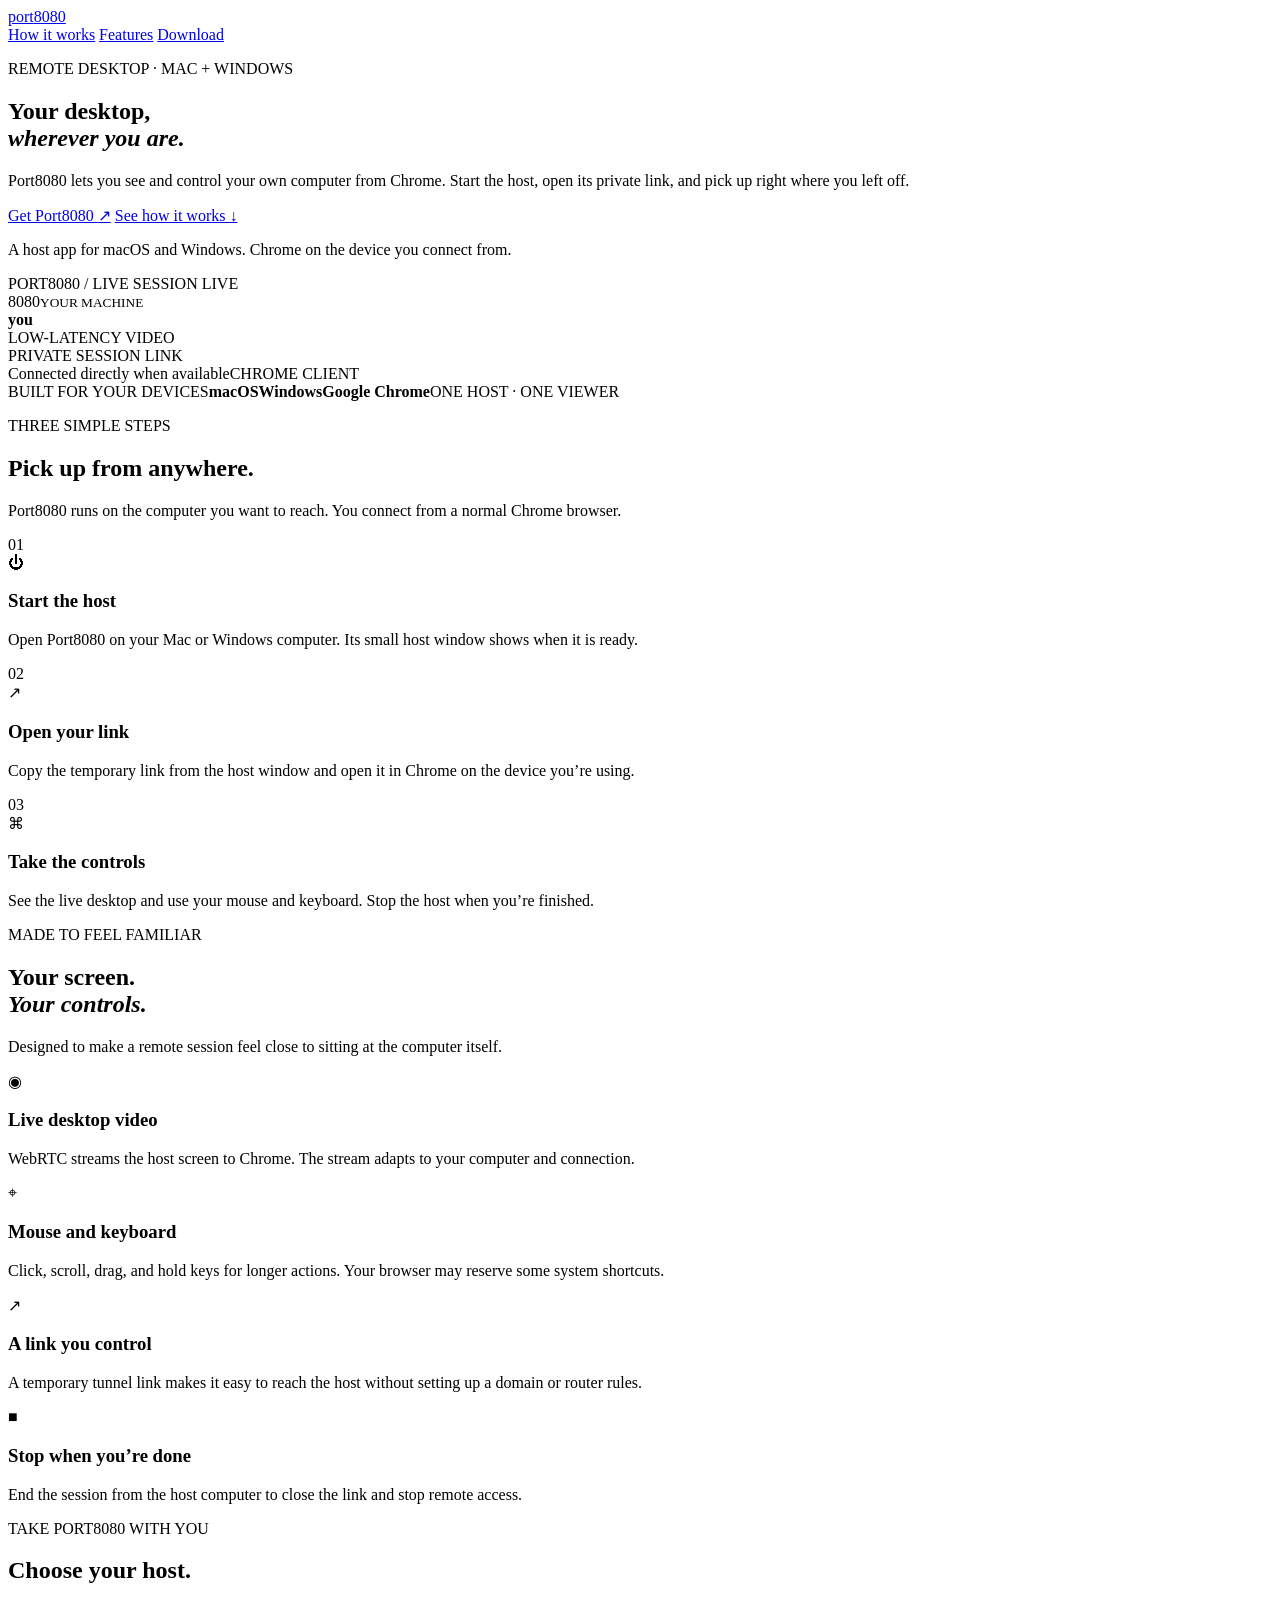
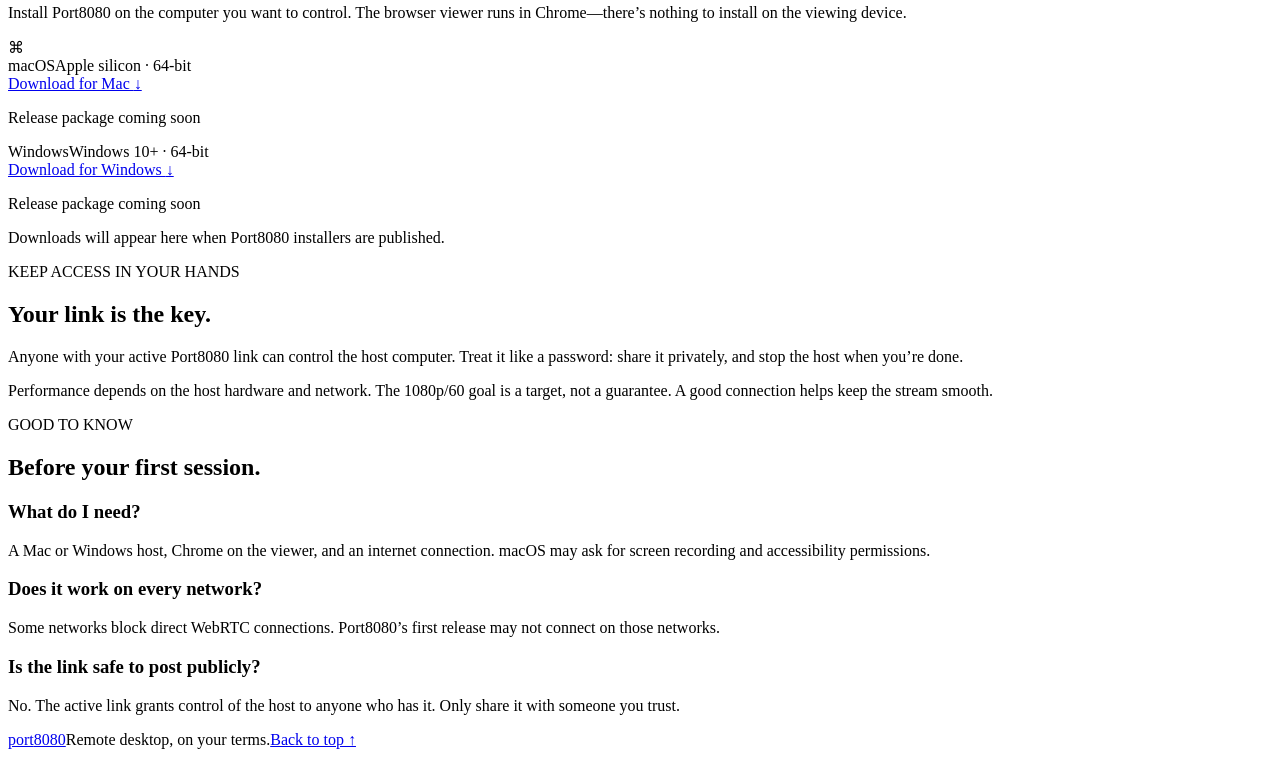
==== index.html @ 8948a12b "Add Port8080 landing page" ====
<!doctype html>
<html lang="en">
<head>
  <meta charset="utf-8">
  <meta name="viewport" content="width=device-width, initial-scale=1">
  <meta name="theme-color" content="#101310">
  <meta name="description" content="Port8080 is a remote desktop tool for controlling your Mac or Windows computer from Chrome.">
  <title>Port8080 — your desktop, wherever you are</title>
  <link rel="icon" href="favicon.svg" type="image/svg+xml">
  <link rel="stylesheet" href="styles.css">
</head>
<body>
  <header class="site-header wrap">
    <a class="brand" href="#top" aria-label="Port8080 home">
      <span class="brand-mark" aria-hidden="true"><i></i><i></i><i></i></span>
      <span>port<span class="brand-number">8080</span></span>
    </a>
    <nav aria-label="Main navigation">
      <a href="#how">How it works</a>
      <a href="#features">Features</a>
      <a class="nav-download" href="#download">Download</a>
    </nav>
  </header>

  <main id="top">
    <section class="hero wrap">
      <div class="hero-copy">
        <p class="eyebrow"><span class="status-dot"></span> REMOTE DESKTOP · MAC + WINDOWS</p>
        <h1>Your desktop,<br><em>wherever you are.</em></h1>
        <p class="hero-lede">Port8080 lets you see and control your own computer from Chrome. Start the host, open its private link, and pick up right where you left off.</p>
        <div class="hero-actions">
          <a class="button button-primary" href="#download">Get Port8080 <span aria-hidden="true">↗</span></a>
          <a class="button button-quiet" href="#how">See how it works <span aria-hidden="true">↓</span></a>
        </div>
        <p class="hero-note">A host app for macOS and Windows. Chrome on the device you connect from.</p>
      </div>
      <div class="screen-card" aria-label="Illustration of a remote desktop session">
        <div class="screen-top"><div class="window-dots"><b></b><b></b><b></b></div><span>PORT8080 / LIVE SESSION</span><span class="live"><i></i> LIVE</span></div>
        <div class="screen-art">
          <div class="art-grid"></div>
          <div class="art-orbit orbit-one"></div><div class="art-orbit orbit-two"></div>
          <div class="art-core"><span>8080</span><small>YOUR MACHINE</small></div>
          <div class="art-cursor"><span></span><b>you</b></div>
          <div class="art-label label-a">LOW-LATENCY VIDEO</div>
          <div class="art-label label-b">PRIVATE SESSION LINK</div>
        </div>
        <div class="screen-bottom"><span><i class="signal-bars"><b></b><b></b><b></b><b></b></i> Connected directly when available</span><span>CHROME CLIENT</span></div>
      </div>
    </section>

    <section class="ticker" aria-label="Supported platforms">
      <div class="wrap ticker-inner"><span>BUILT FOR YOUR DEVICES</span><b>macOS</b><i></i><b>Windows</b><i></i><b>Google Chrome</b><span class="ticker-right">ONE HOST · ONE VIEWER</span></div>
    </section>

    <section class="section wrap" id="how">
      <div class="section-head"><p class="eyebrow">THREE SIMPLE STEPS</p><h2>Pick up from anywhere.</h2><p>Port8080 runs on the computer you want to reach. You connect from a normal Chrome browser.</p></div>
      <div class="steps">
        <article class="step"><span class="step-num">01</span><div class="step-icon icon-power">⏻</div><h3>Start the host</h3><p>Open Port8080 on your Mac or Windows computer. Its small host window shows when it is ready.</p></article>
        <article class="step"><span class="step-num">02</span><div class="step-icon icon-link">↗</div><h3>Open your link</h3><p>Copy the temporary link from the host window and open it in Chrome on the device you’re using.</p></article>
        <article class="step"><span class="step-num">03</span><div class="step-icon icon-screen">⌘</div><h3>Take the controls</h3><p>See the live desktop and use your mouse and keyboard. Stop the host when you’re finished.</p></article>
      </div>
    </section>

    <section class="feature-band" id="features">
      <div class="wrap feature-layout">
        <div class="feature-intro"><p class="eyebrow">MADE TO FEEL FAMILIAR</p><h2>Your screen.<br><em>Your controls.</em></h2><p>Designed to make a remote session feel close to sitting at the computer itself.</p></div>
        <div class="feature-list">
          <article><span class="feature-icon">◉</span><div><h3>Live desktop video</h3><p>WebRTC streams the host screen to Chrome. The stream adapts to your computer and connection.</p></div></article>
          <article><span class="feature-icon">⌖</span><div><h3>Mouse and keyboard</h3><p>Click, scroll, drag, and hold keys for longer actions. Your browser may reserve some system shortcuts.</p></div></article>
          <article><span class="feature-icon">↗</span><div><h3>A link you control</h3><p>A temporary tunnel link makes it easy to reach the host without setting up a domain or router rules.</p></div></article>
          <article><span class="feature-icon">■</span><div><h3>Stop when you’re done</h3><p>End the session from the host computer to close the link and stop remote access.</p></div></article>
        </div>
      </div>
    </section>

    <section class="download-section wrap" id="download">
      <div class="download-copy"><p class="eyebrow">TAKE PORT8080 WITH YOU</p><h2>Choose your host.</h2><p>Install Port8080 on the computer you want to control. The browser viewer runs in Chrome—there’s nothing to install on the viewing device.</p></div>
      <div class="download-grid">
        <article class="download-card" data-platform="mac">
          <div class="platform-symbol" aria-hidden="true">⌘</div><div class="platform-meta"><span class="platform-name">macOS</span><span class="platform-detail">Apple silicon · 64-bit</span></div>
          <a class="download-button" id="download-mac" href="#download" aria-disabled="true">Download for Mac <span>↓</span></a>
          <p class="download-state" id="status-mac">Release package coming soon</p>
        </article>
        <article class="download-card" data-platform="windows">
          <div class="platform-symbol windows-symbol" aria-hidden="true"><i></i><i></i><i></i><i></i></div><div class="platform-meta"><span class="platform-name">Windows</span><span class="platform-detail">Windows 10+ · 64-bit</span></div>
          <a class="download-button" id="download-windows" href="#download" aria-disabled="true">Download for Windows <span>↓</span></a>
          <p class="download-state" id="status-windows">Release package coming soon</p>
        </article>
      </div>
      <p class="release-note" id="release-note">Downloads will appear here when Port8080 installers are published.</p>
    </section>

    <section class="trust-section">
      <div class="wrap trust-layout"><div><p class="eyebrow">KEEP ACCESS IN YOUR HANDS</p><h2>Your link is the key.</h2></div><div class="trust-copy"><p>Anyone with your active Port8080 link can control the host computer. Treat it like a password: share it privately, and stop the host when you’re done.</p><p>Performance depends on the host hardware and network. The 1080p/60 goal is a target, not a guarantee. A good connection helps keep the stream smooth.</p></div></div>
    </section>

    <section class="faq-section wrap">
      <p class="eyebrow">GOOD TO KNOW</p><h2>Before your first session.</h2>
      <div class="faq-grid">
        <article><h3>What do I need?</h3><p>A Mac or Windows host, Chrome on the viewer, and an internet connection. macOS may ask for screen recording and accessibility permissions.</p></article>
        <article><h3>Does it work on every network?</h3><p>Some networks block direct WebRTC connections. Port8080’s first release may not connect on those networks.</p></article>
        <article><h3>Is the link safe to post publicly?</h3><p>No. The active link grants control of the host to anyone who has it. Only share it with someone you trust.</p></article>
      </div>
    </section>
  </main>

  <footer class="site-footer"><div class="wrap footer-inner"><a class="brand" href="#top"><span class="brand-mark" aria-hidden="true"><i></i><i></i><i></i></span><span>port<span class="brand-number">8080</span></span></a><span>Remote desktop, on your terms.</span><a href="#top">Back to top ↑</a></div></footer>
  <script src="app.js" defer></script>
</body>
</html>
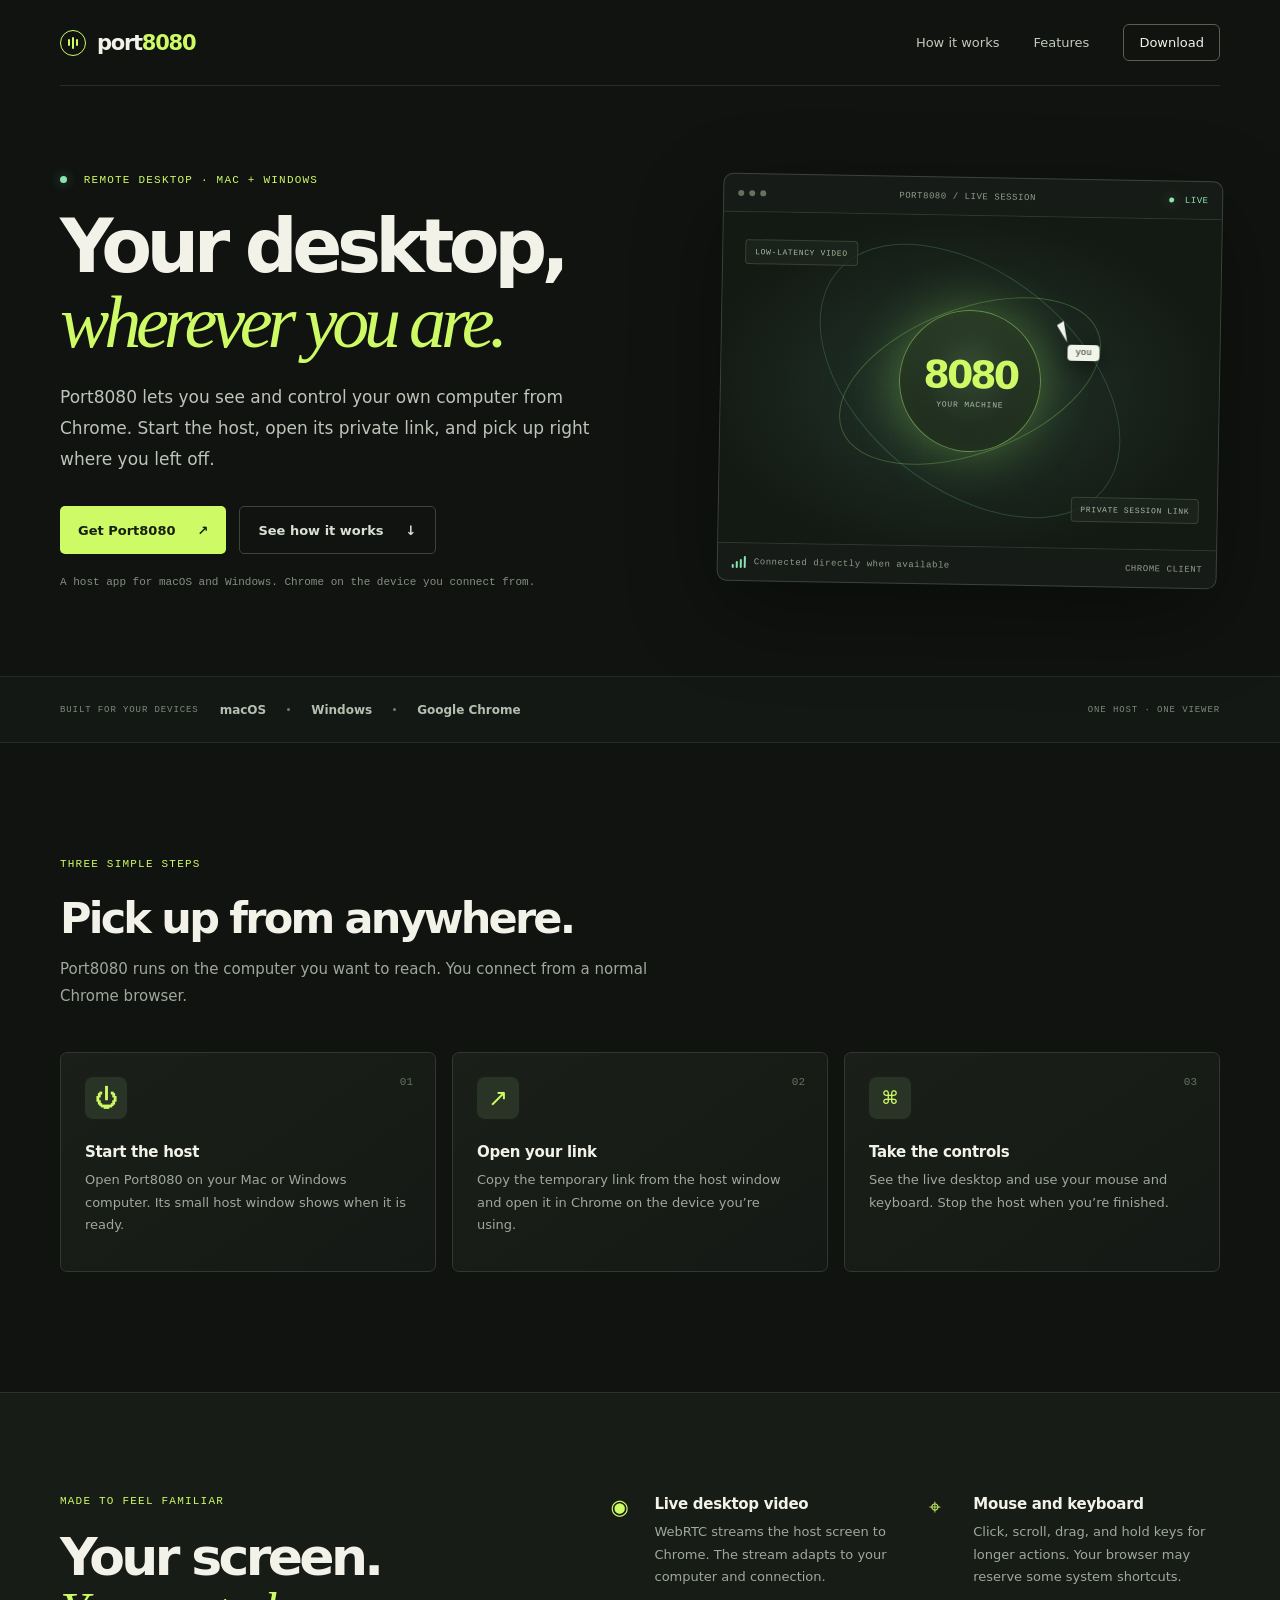
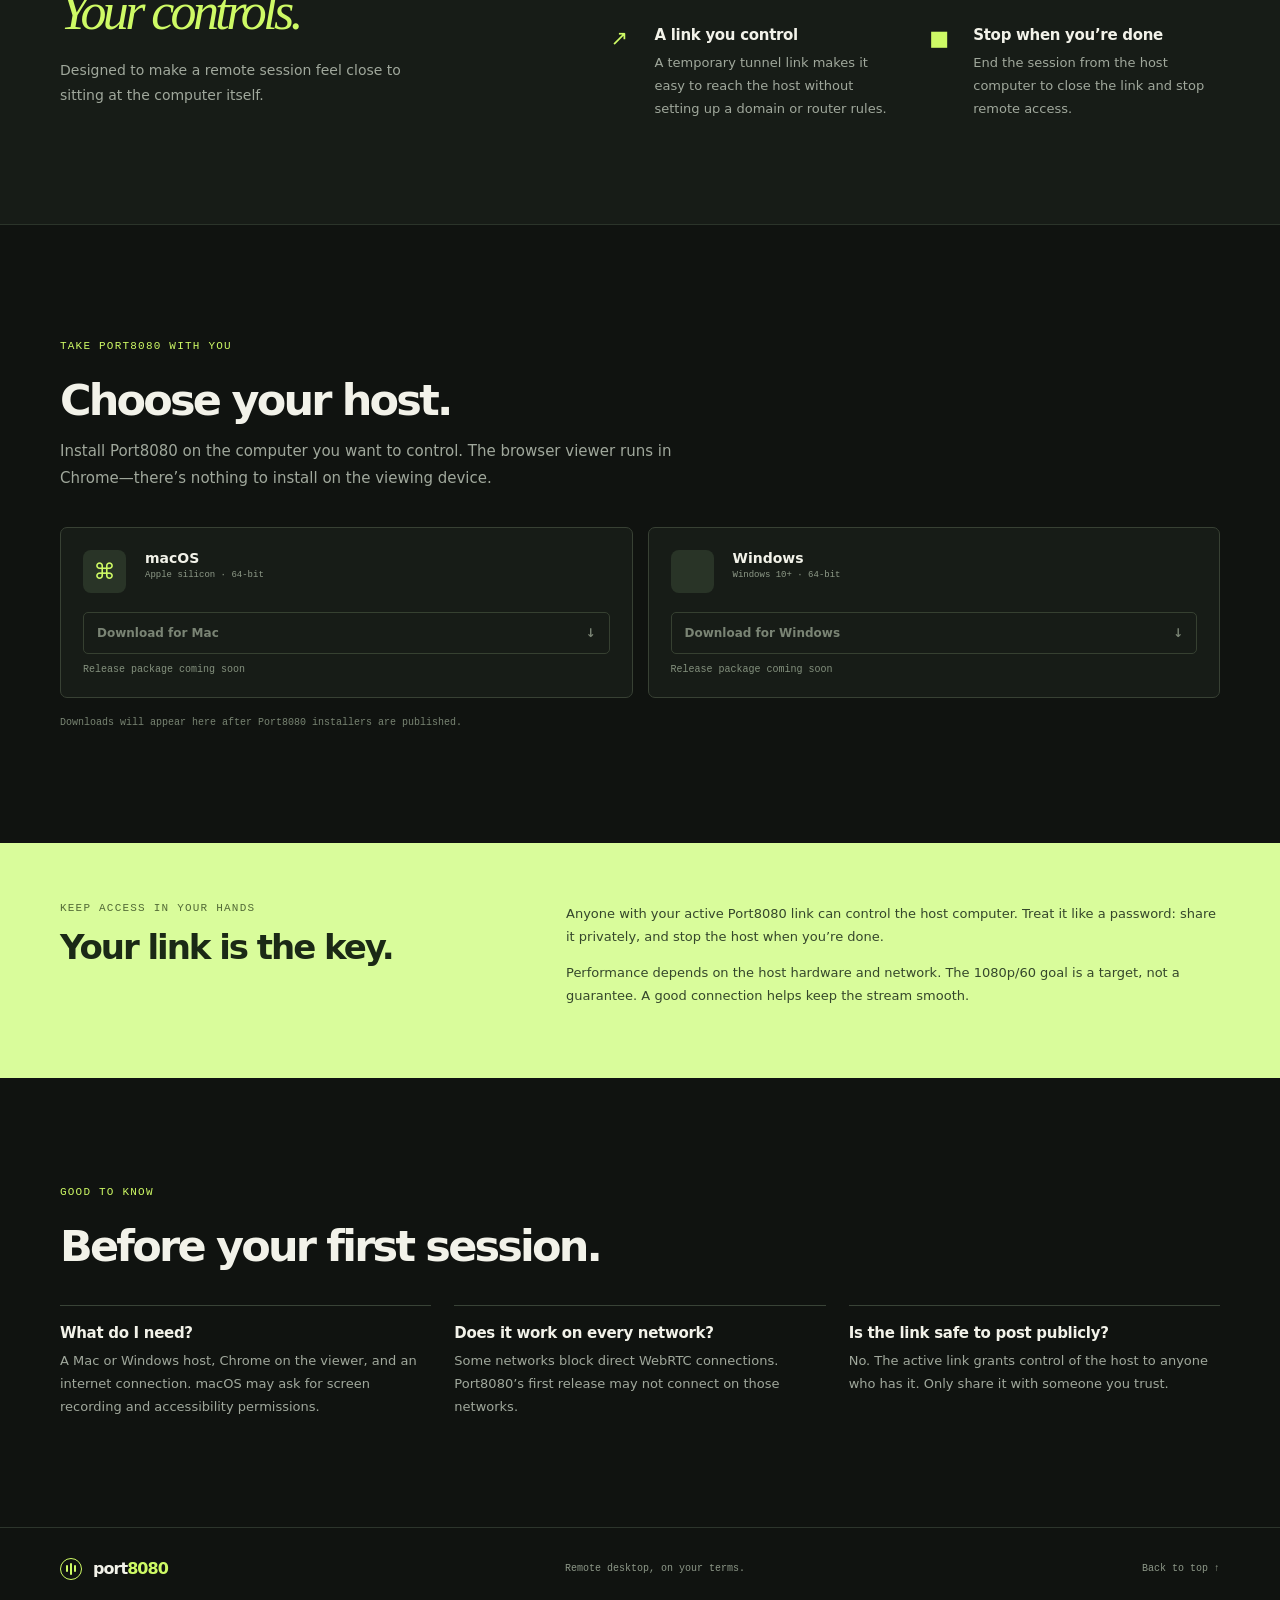
==== commit 85238520: "Update Port8080 website: index.html" ====
--- a/index.html
+++ b/index.html
@@ -5,6 +5,10 @@
   <meta name="viewport" content="width=device-width, initial-scale=1">
   <meta name="theme-color" content="#101310">
   <meta name="description" content="Port8080 is a remote desktop tool for controlling your Mac or Windows computer from Chrome.">
+  <link rel="canonical" href="https://port8080.dpdns.org/">
+  <meta property="og:title" content="Port8080 — your desktop, wherever you are">
+  <meta property="og:description" content="See and control your own Mac or Windows computer from Chrome.">
+  <meta property="og:url" content="https://port8080.dpdns.org/">
   <title>Port8080 — your desktop, wherever you are</title>
   <link rel="icon" href="favicon.svg" type="image/svg+xml">
   <link rel="stylesheet" href="styles.css">
--- a/styles.css
+++ b/styles.css
@@ -0,0 +1,4 @@
+:root{--bg:#101310;--panel:#191e19;--panel2:#1d241e;--ink:#f2f2e9;--muted:#a0a89c;--line:#343c33;--lime:#cefa65;--mint:#8be5b2;--orange:#ffad70;--mono:'DM Mono',ui-monospace,SFMono-Regular,Menlo,monospace;--sans:Manrope,Inter,system-ui,-apple-system,BlinkMacSystemFont,'Segoe UI',sans-serif}*{box-sizing:border-box}html{scroll-behavior:smooth}body{margin:0;background:var(--bg);color:var(--ink);font-family:var(--sans);-webkit-font-smoothing:antialiased}a{color:inherit;text-decoration:none}.wrap{width:min(1160px,calc(100% - 56px));margin-inline:auto}.site-header{height:86px;display:flex;align-items:center;justify-content:space-between;border-bottom:1px solid rgba(200,220,191,.12)}.brand{display:inline-flex;align-items:center;gap:11px;font-weight:800;letter-spacing:-.06em;font-size:21px}.brand-number{color:var(--lime)}.brand-mark{width:26px;height:26px;border:1.5px solid var(--lime);border-radius:50%;display:flex;align-items:center;justify-content:center;gap:2px}.brand-mark i{display:block;width:2px;border-radius:4px;background:var(--lime)}.brand-mark i:nth-child(1){height:7px}.brand-mark i:nth-child(2){height:12px}.brand-mark i:nth-child(3){height:7px}nav{display:flex;align-items:center;gap:34px;font-size:13px;color:#c2c9bd}nav a:hover,.footer-inner>a:last-child:hover{color:var(--lime)}.nav-download{color:var(--ink);border:1px solid #58604f;border-radius:6px;padding:10px 15px}.hero{display:grid;grid-template-columns:1.1fr .9fr;align-items:center;gap:48px;padding-top:88px;padding-bottom:88px}.eyebrow{font:11px var(--mono);letter-spacing:.11em;color:var(--lime);margin:0 0 23px}.status-dot,.live i{width:7px;height:7px;display:inline-block;border-radius:50%;background:var(--mint);box-shadow:0 0 12px #8be5b277;margin-right:9px}.hero h1{font-size:clamp(44px,6vw,74px);letter-spacing:-.075em;line-height:1.01;margin:0 0 23px;font-weight:700}.hero h1 em,.feature-intro h2 em{font-family:Georgia,serif;font-weight:400;color:var(--lime);letter-spacing:-.07em}.hero-lede{font-size:17px;line-height:1.8;max-width:540px;color:#bdc4b9;margin:0}.hero-actions{display:flex;gap:13px;align-items:center;margin-top:32px}.button{height:48px;display:inline-flex;align-items:center;gap:22px;padding:0 18px;border-radius:5px;font-size:13px;font-weight:700;transition:transform .18s,background .18s}.button:hover,.download-button:not([aria-disabled=true]):hover{transform:translateY(-2px)}.button-primary{background:var(--lime);color:#17200f}.button-primary:hover{background:#dcff8a}.button-quiet{color:#dae0d6;border:1px solid #3a4439}.hero-note{font:11px var(--mono);color:#858f82;margin:22px 0 0}.screen-card{border:1px solid #3b4438;background:#171b17;border-radius:10px;overflow:hidden;box-shadow:0 30px 90px #0005;transform:rotate(1deg)}.screen-top,.screen-bottom{height:38px;display:flex;align-items:center;justify-content:space-between;padding:0 14px;font:9px var(--mono);letter-spacing:.06em;color:#8f9b8c}.screen-top{border-bottom:1px solid #30392f}.window-dots{display:flex;gap:5px}.window-dots b{width:6px;height:6px;background:#65705f;border-radius:50%}.live{color:var(--mint)}.live i{width:5px;height:5px;margin-right:5px}.screen-art{height:330px;position:relative;overflow:hidden;background:radial-gradient(ellipse at 48% 52%,#293e30 0%,#1c2a22 29%,#131913 72%)}.art-grid{position:absolute;inset:0;opacity:.18;background-image:linear-gradient(#8fd68c22 1px,transparent 1px),linear-gradient(90deg,#8fd68c22 1px,transparent 1px);background-size:34px 34px;mask-image:radial-gradient(ellipse,#000,transparent 78%)}.art-orbit{position:absolute;border:1px solid #9dea6a44;border-radius:50%;left:50%;top:50%;transform:translate(-50%,-50%) rotate(-22deg)}.orbit-one{width:275px;height:145px}.orbit-two{width:345px;height:216px;transform:translate(-50%,-50%) rotate(38deg);border-color:#7de3b133}.art-core{position:absolute;left:50%;top:50%;transform:translate(-50%,-50%);width:142px;height:142px;border-radius:50%;border:1px solid #b3f9787a;display:flex;flex-direction:column;align-items:center;justify-content:center;background:radial-gradient(circle at 50% 40%,#344a31,#1a251b 72%);box-shadow:0 0 55px #a9fb6250,inset 0 0 32px #a9fb621e}.art-core span{font-size:38px;font-weight:700;letter-spacing:-.08em;color:var(--lime)}.art-core small{font:8px var(--mono);letter-spacing:.1em;color:#aeb9a8;margin-top:3px}.art-cursor{position:absolute;left:68%;top:31%;filter:drop-shadow(0 4px 10px #0008)}.art-cursor span{display:block;width:0;height:0;border-left:8px solid #f0f5eb;border-right:8px solid transparent;border-bottom:20px solid transparent;transform:rotate(-32deg)}.art-cursor b{background:#f1f4e9;color:#263020;padding:3px 8px;border-radius:4px;font:9px var(--mono);margin-left:7px}.art-label{position:absolute;font:8px var(--mono);letter-spacing:.08em;color:#aab89f;border:1px solid #70836155;background:#1c261ecc;padding:7px 9px;border-radius:4px}.label-a{left:22px;top:27px}.label-b{right:18px;bottom:26px}.screen-bottom{border-top:1px solid #30392f}.screen-bottom>span:first-child{display:flex;align-items:center;gap:8px}.signal-bars{display:flex;align-items:end;gap:2px;height:12px}.signal-bars b{display:block;width:2px;background:var(--mint);border-radius:2px}.signal-bars b:nth-child(1){height:4px}.signal-bars b:nth-child(2){height:7px}.signal-bars b:nth-child(3){height:9px}.signal-bars b:nth-child(4){height:12px}.ticker{border-top:1px solid #252c24;border-bottom:1px solid #252c24;background:#141814}.ticker-inner{height:65px;display:flex;align-items:center;gap:21px;color:#b5beb0}.ticker-inner>span:first-child,.ticker-right{font:9px var(--mono);letter-spacing:.1em;color:#7e897c}.ticker-inner b{font-size:12px;font-weight:600}.ticker-inner>i{width:3px;height:3px;background:#71806d;border-radius:50%}.ticker-right{margin-left:auto}.section{padding-top:115px;padding-bottom:120px}.section-head{max-width:590px}.section-head h2,.download-copy h2,.faq-section h2{font-size:43px;letter-spacing:-.065em;margin:0 0 13px}.section-head>p:last-child,.download-copy>p:last-child{font-size:15px;color:var(--muted);line-height:1.75;margin:0}.steps{display:grid;grid-template-columns:repeat(3,1fr);gap:16px;margin-top:43px}.step{position:relative;border:1px solid #30382f;background:linear-gradient(145deg,#1a1f19,#151915);border-radius:7px;padding:24px;min-height:220px}.step-num{position:absolute;right:22px;top:23px;color:#66715f;font:11px var(--mono)}.step-icon{display:grid;place-items:center;width:42px;height:42px;border-radius:8px;background:#293426;color:var(--lime);font-size:23px;margin-bottom:24px}.icon-link{font-size:24px}.icon-screen{font-size:18px}.step h3,.feature-list h3,.faq-grid h3{font-size:15px;margin:0 0 8px;letter-spacing:-.02em}.step p,.feature-list p,.faq-grid p{font-size:13px;line-height:1.75;color:var(--muted);margin:0}.feature-band{background:#171c17;border-top:1px solid #2b342a;border-bottom:1px solid #2b342a;padding:102px 0}.feature-layout{display:grid;grid-template-columns:.85fr 1.15fr;gap:100px}.feature-intro h2{font-size:52px;letter-spacing:-.07em;line-height:1.05;margin:0 0 18px}.feature-intro>p:last-child{max-width:350px;line-height:1.8;color:var(--muted);font-size:14px}.feature-list{display:grid;grid-template-columns:1fr 1fr;gap:35px 28px}.feature-list article{display:grid;grid-template-columns:31px 1fr;gap:13px}.feature-icon{color:var(--lime);font-size:21px}.download-section{padding-top:115px;padding-bottom:115px}.download-copy{max-width:620px}.download-grid{display:grid;grid-template-columns:1fr 1fr;gap:15px;margin-top:36px}.download-card{display:grid;grid-template-columns:48px 1fr;gap:0 14px;align-items:center;padding:22px;border:1px solid #384134;background:#171c17;border-radius:7px}.platform-symbol{width:43px;height:43px;border-radius:8px;background:#293427;color:var(--lime);display:grid;place-items:center;font-size:22px;grid-row:span 2}.windows-symbol{display:grid;grid-template-columns:repeat(2,7px);grid-template-rows:repeat(2,7px);gap:2px;align-content:center;justify-content:center}.windows-symbol i{background:var(--lime)}.platform-meta{display:flex;flex-direction:column;gap:4px}.platform-name{font-size:14px;font-weight:700}.platform-detail{font:9px var(--mono);color:#8e9a88}.download-button{height:42px;margin-top:19px;grid-column:1/-1;display:flex;align-items:center;justify-content:space-between;padding:0 13px;border:1px solid #4a5742;border-radius:5px;color:#b7c4ae;font-size:12px;font-weight:700;transition:all .18s}.download-button:not([aria-disabled=true]){background:var(--lime);border-color:var(--lime);color:#16200f}.download-button[aria-disabled=true]{cursor:not-allowed;opacity:.62}.download-state{grid-column:1/-1;font:10px var(--mono);color:#84917e;margin:10px 0 0}.release-note{font:10px var(--mono);color:#788472;margin:19px 0 0}.trust-section{background:#d9fc9b;color:#1b2916;padding:59px 0}.trust-layout{display:grid;grid-template-columns:.8fr 1.2fr;gap:70px;align-items:start}.trust-section .eyebrow{color:#526a36;margin-bottom:13px}.trust-section h2{font-size:34px;letter-spacing:-.06em;margin:0}.trust-copy p{font-size:13px;line-height:1.8;margin:0 0 12px;color:#35472b}.faq-section{padding-top:108px;padding-bottom:108px}.faq-section h2{margin-bottom:34px}.faq-grid{display:grid;grid-template-columns:repeat(3,1fr);gap:23px}.faq-grid article{padding-top:18px;border-top:1px solid #394337}.site-footer{border-top:1px solid #2d352c}.footer-inner{height:82px;display:flex;align-items:center;justify-content:space-between;color:#8d9888;font:10px var(--mono)}.footer-inner .brand{font:800 16px var(--sans);color:var(--ink)}.footer-inner .brand-mark{width:22px;height:22px}.footer-inner .brand-number{color:var(--lime)}
+@media(max-width:850px){.hero{grid-template-columns:1fr;gap:48px;padding-top:65px;padding-bottom:70px}.hero-copy{max-width:620px}.screen-card{max-width:620px;width:100%;margin-inline:auto}.feature-layout{gap:55px}.feature-intro h2{font-size:43px}.trust-layout{gap:35px}}
+@media(max-width:620px){.wrap{width:min(100% - 36px,1160px)}.site-header{height:70px}nav{gap:14px;font-size:11px}nav a:nth-child(2){display:none}.nav-download{padding:8px 10px}.hero{padding-top:54px}.hero h1{font-size:49px}.hero-lede{font-size:15px}.hero-actions{gap:8px}.button{padding:0 12px;gap:12px;font-size:11px}.screen-art{height:275px}.ticker-inner{gap:12px;height:58px}.ticker-inner>span:first-child{display:none}.ticker-inner b{font-size:10px}.ticker-right{font-size:8px}.section,.download-section,.faq-section{padding-top:78px;padding-bottom:80px}.section-head h2,.download-copy h2,.faq-section h2{font-size:34px}.steps{grid-template-columns:1fr;gap:10px;margin-top:30px}.step{min-height:0;padding:20px}.step-icon{margin-bottom:16px}.feature-band{padding:76px 0}.feature-layout{grid-template-columns:1fr;gap:38px}.feature-intro h2{font-size:44px}.feature-list{grid-template-columns:1fr;gap:24px}.download-grid{grid-template-columns:1fr}.trust-section{padding:45px 0}.trust-layout{grid-template-columns:1fr;gap:18px}.trust-section h2{font-size:30px}.faq-grid{grid-template-columns:1fr;gap:25px}.footer-inner{height:auto;min-height:82px;gap:16px;flex-wrap:wrap;padding-block:18px}.footer-inner>span{display:none}}
+@media(prefers-reduced-motion:reduce){html{scroll-behavior:auto}*,*::before,*::after{transition:none!important}}
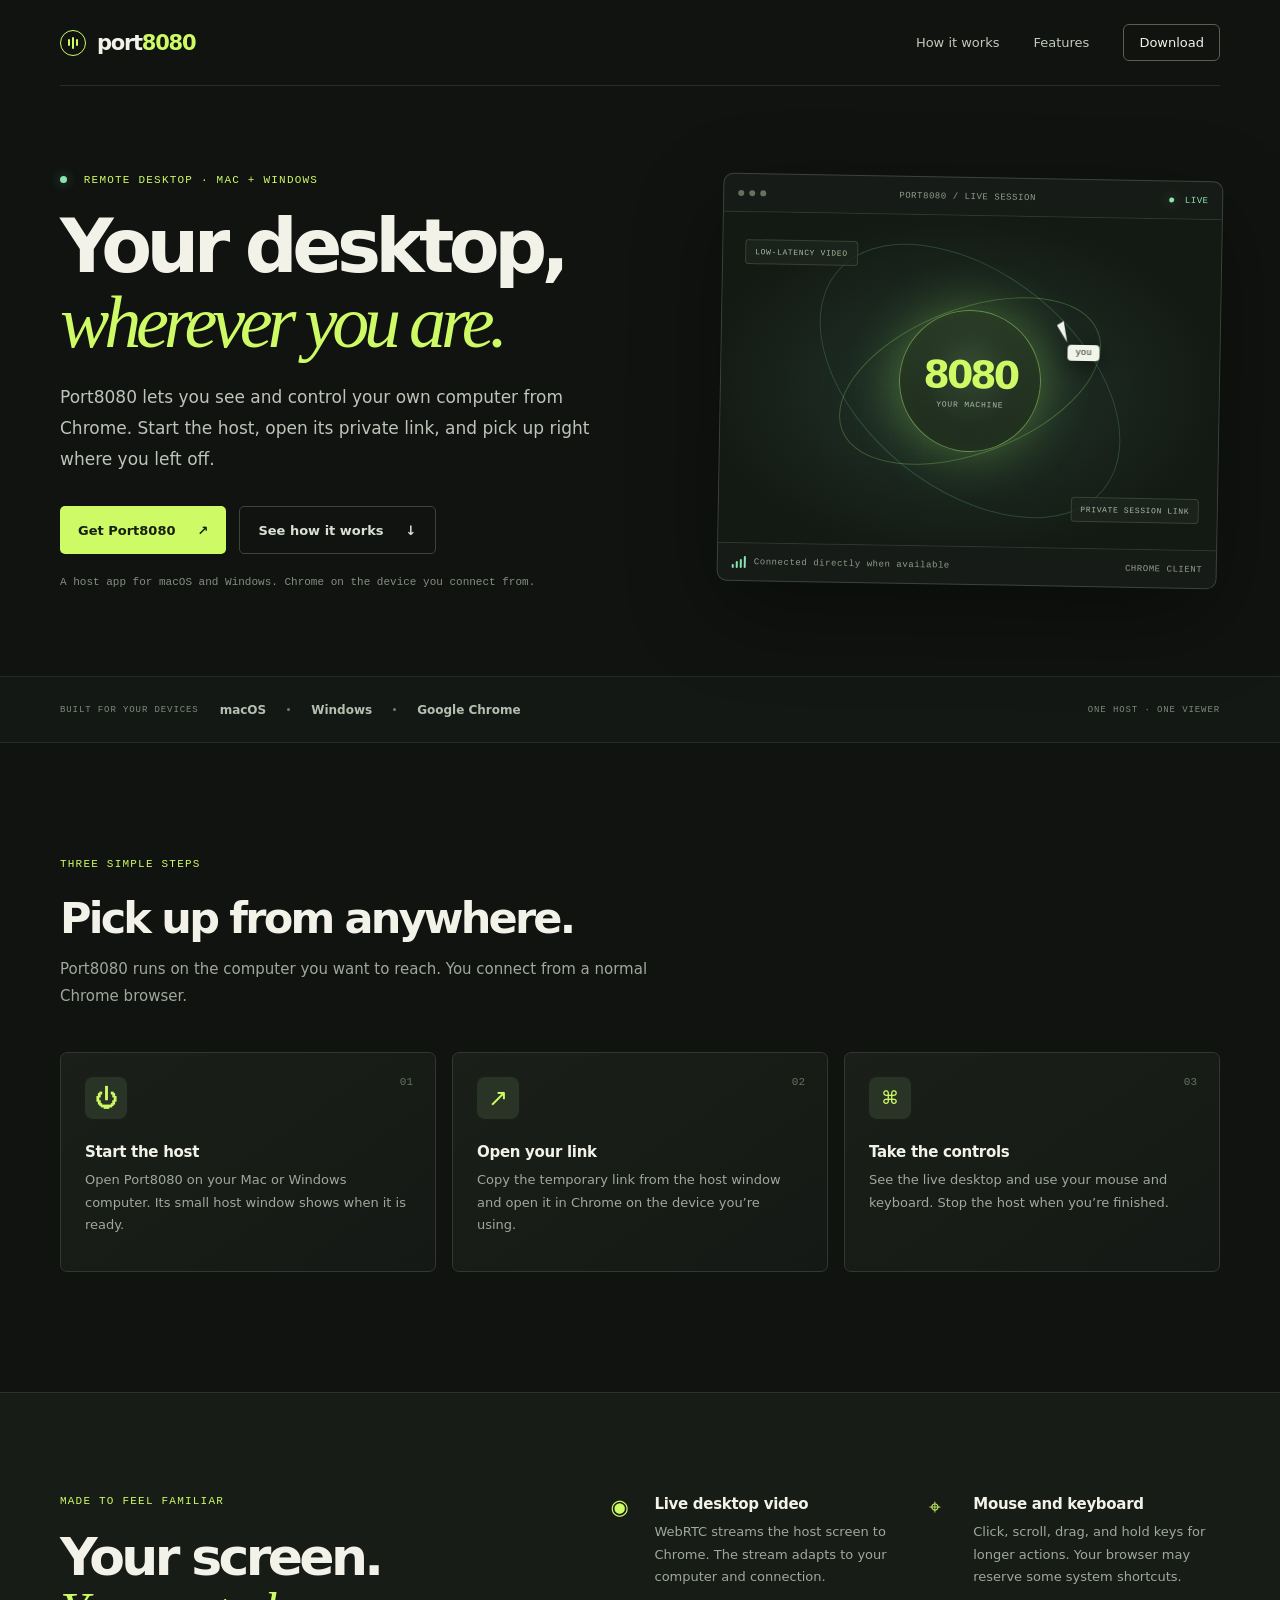
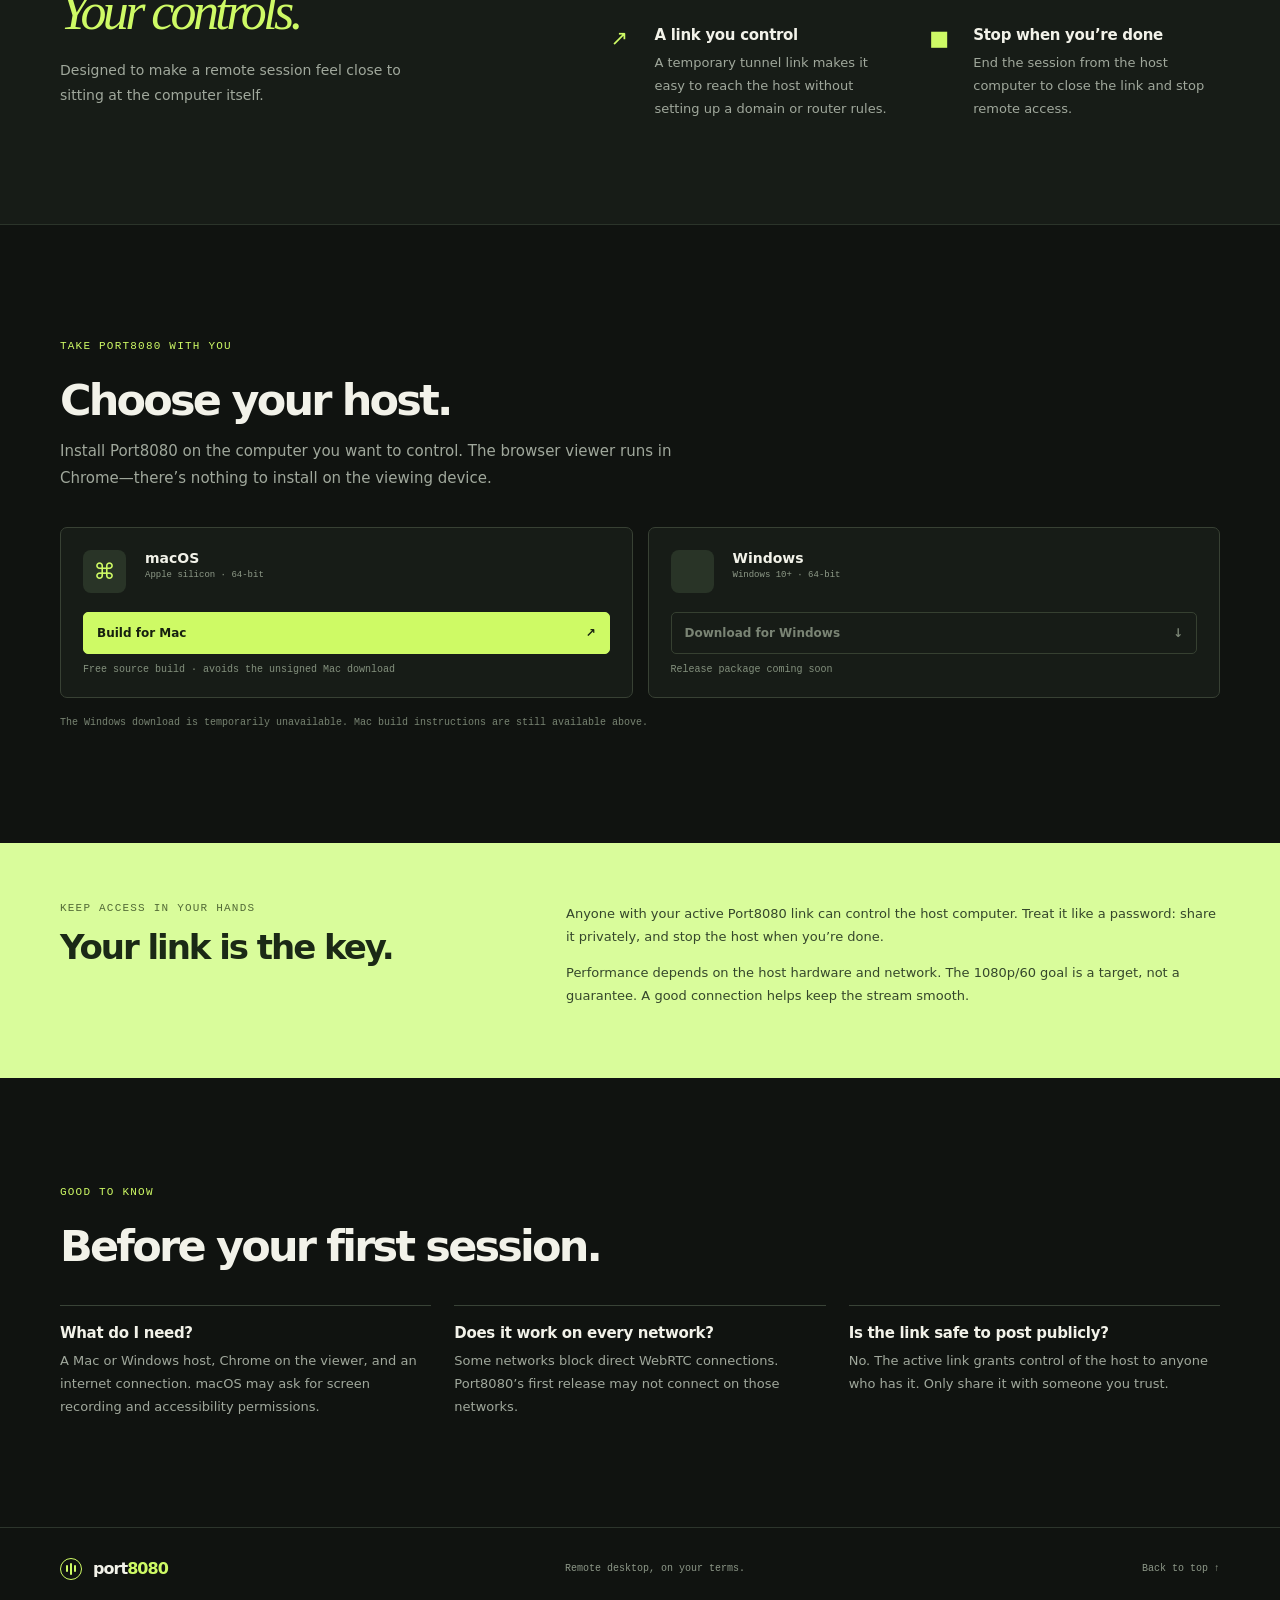
==== commit da6d3c46: "Link macOS users to free source build guide" ====
--- a/index.html
+++ b/index.html
@@ -82,8 +82,8 @@
       <div class="download-grid">
         <article class="download-card" data-platform="mac">
           <div class="platform-symbol" aria-hidden="true">⌘</div><div class="platform-meta"><span class="platform-name">macOS</span><span class="platform-detail">Apple silicon · 64-bit</span></div>
-          <a class="download-button" id="download-mac" href="#download" aria-disabled="true">Download for Mac <span>↓</span></a>
-          <p class="download-state" id="status-mac">Release package coming soon</p>
+          <a class="download-button" id="download-mac" href="https://github.com/webdev99-cyber/port8080repo/blob/main/MAC-BUILD.md" target="_blank" rel="noopener noreferrer">Build for Mac <span>↗</span></a>
+          <p class="download-state" id="status-mac">Free source build · avoids the unsigned Mac download</p>
         </article>
         <article class="download-card" data-platform="windows">
           <div class="platform-symbol windows-symbol" aria-hidden="true"><i></i><i></i><i></i><i></i></div><div class="platform-meta"><span class="platform-name">Windows</span><span class="platform-detail">Windows 10+ · 64-bit</span></div>
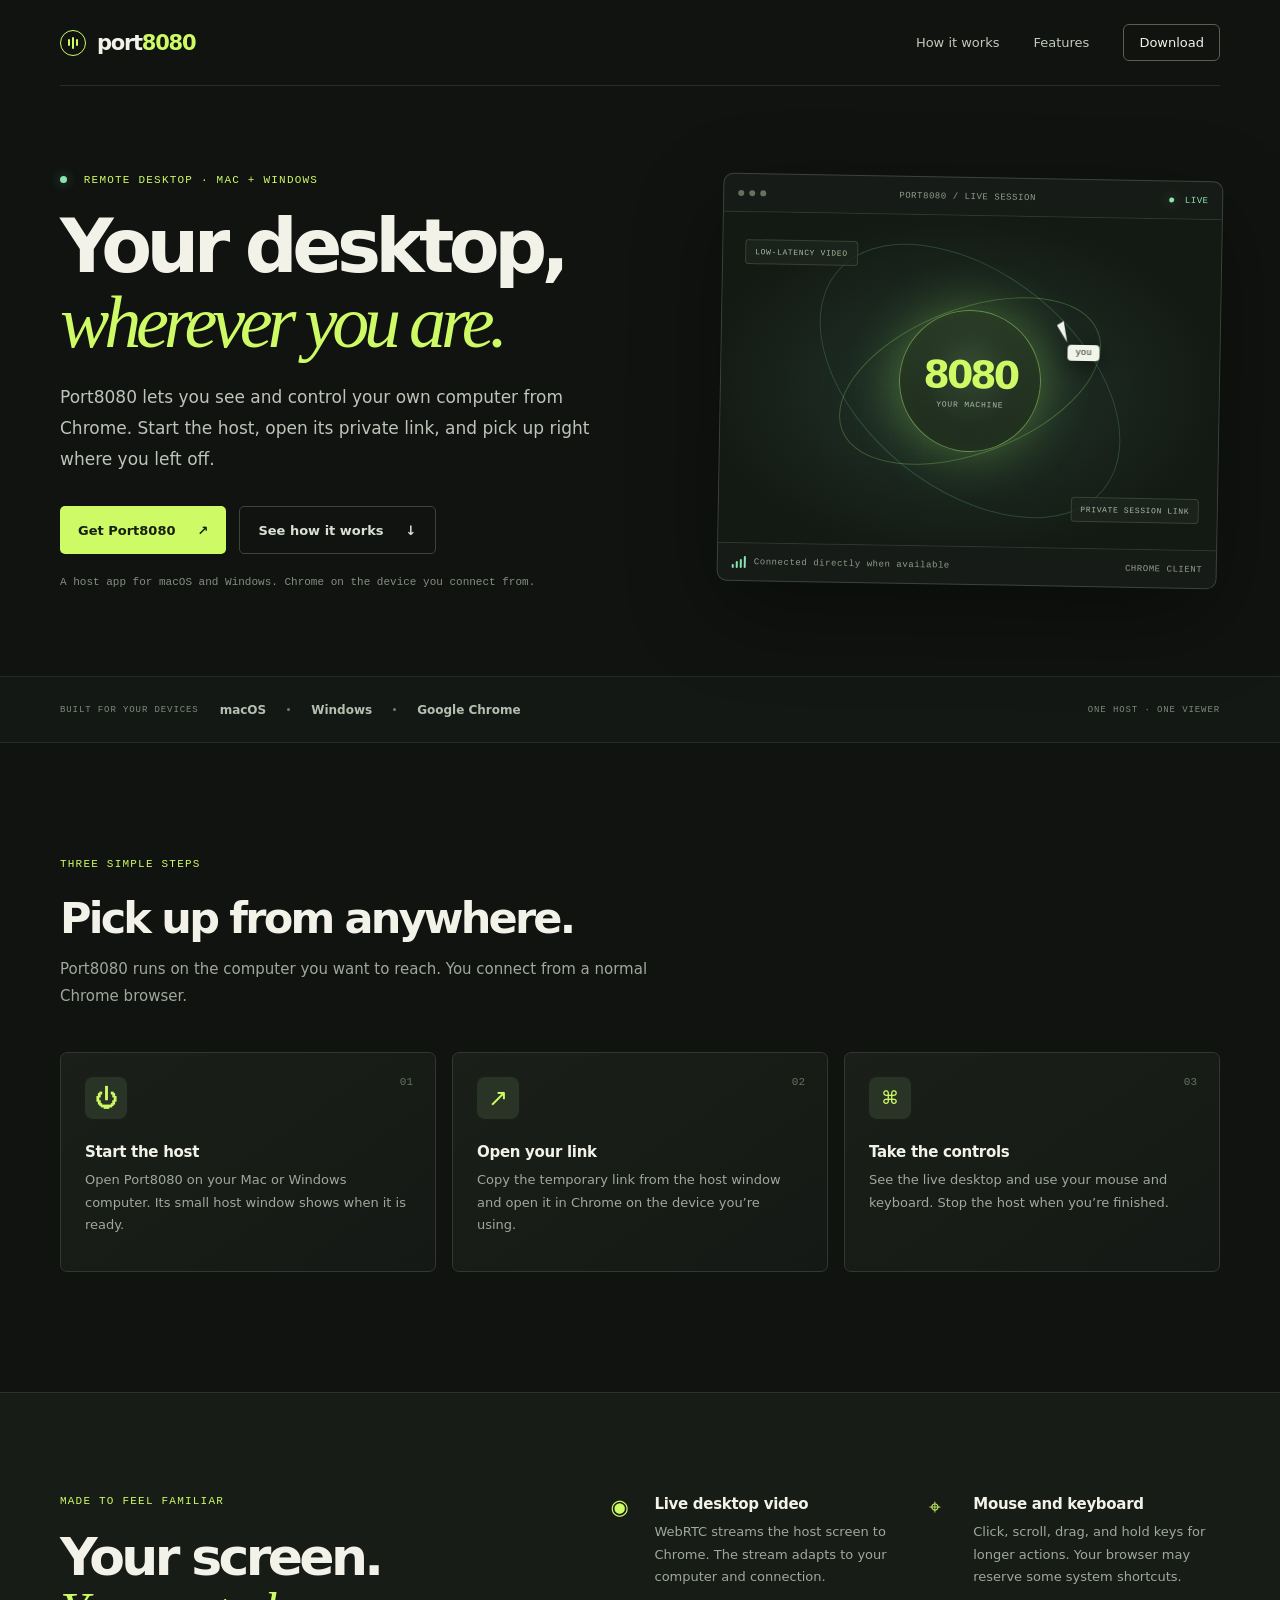
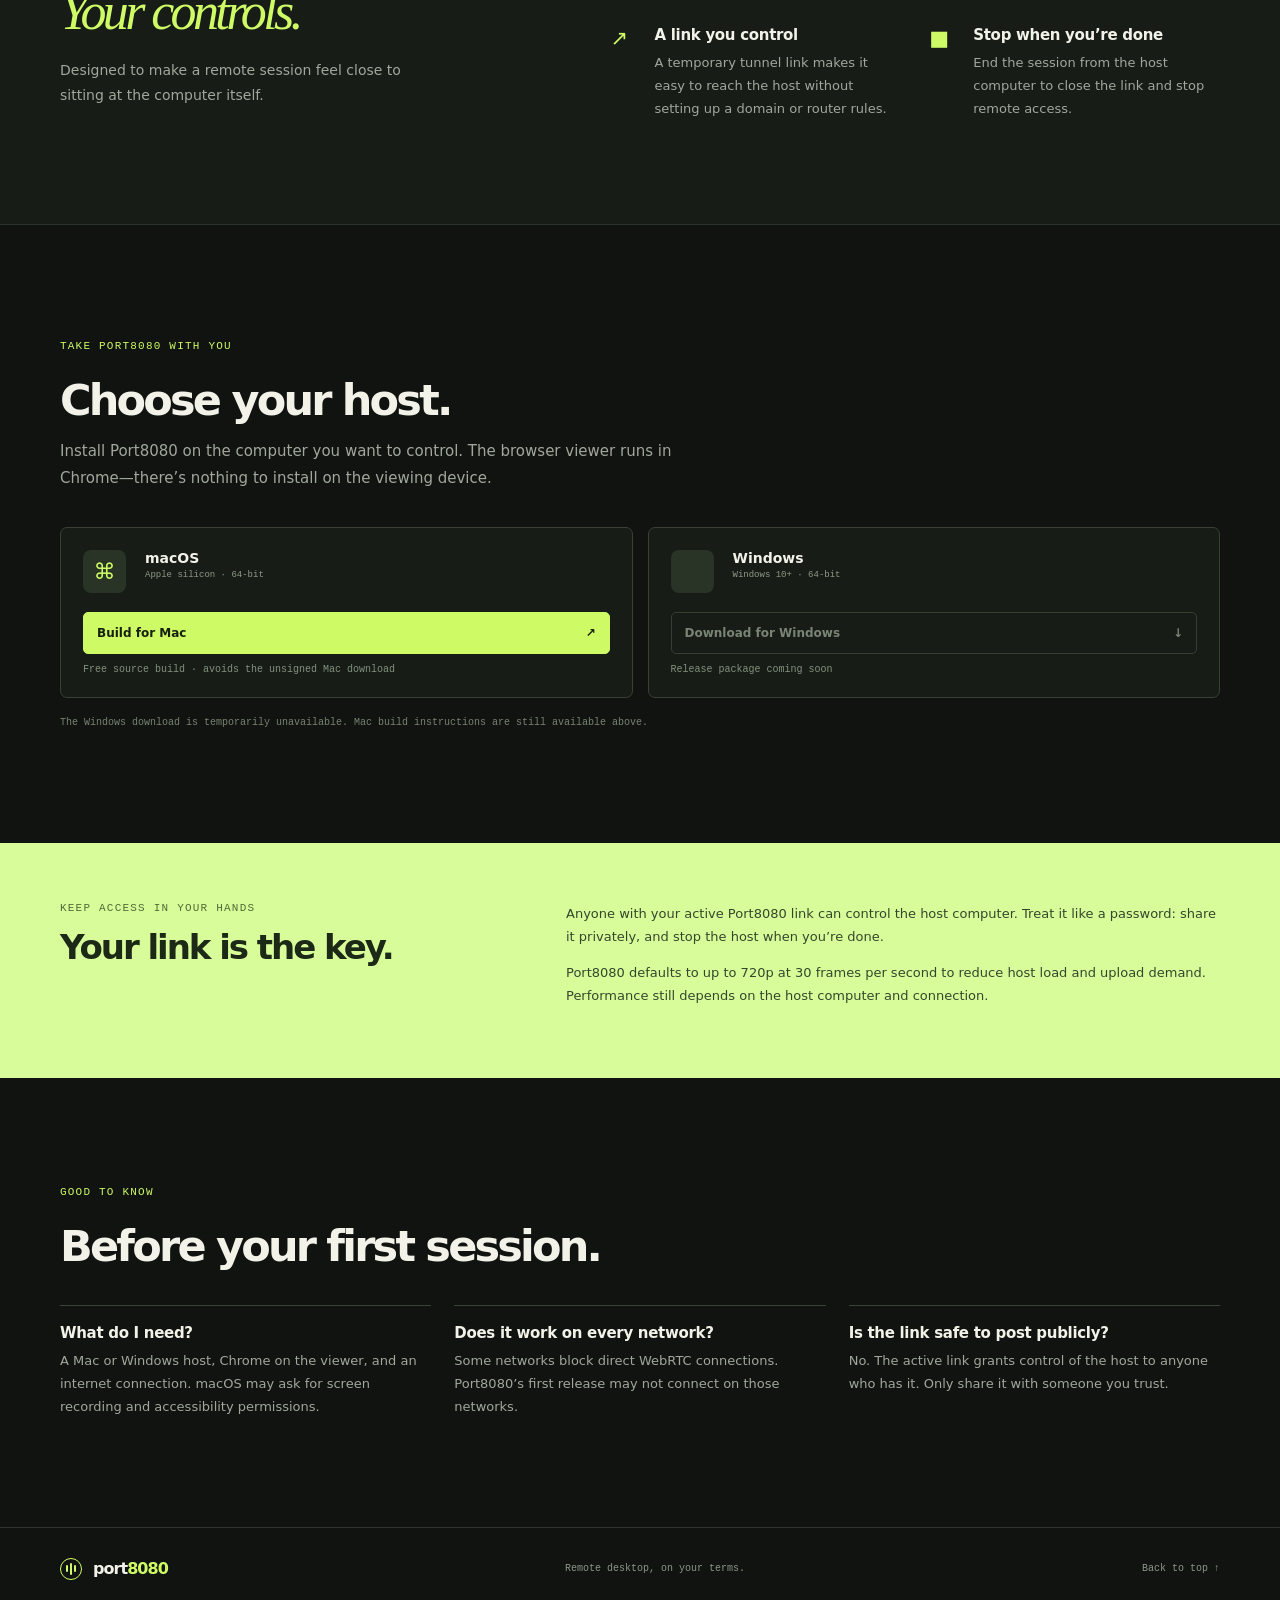
==== commit 203b2e45: "Update site stream performance details" ====
--- a/index.html
+++ b/index.html
@@ -95,7 +95,7 @@
     </section>
 
     <section class="trust-section">
-      <div class="wrap trust-layout"><div><p class="eyebrow">KEEP ACCESS IN YOUR HANDS</p><h2>Your link is the key.</h2></div><div class="trust-copy"><p>Anyone with your active Port8080 link can control the host computer. Treat it like a password: share it privately, and stop the host when you’re done.</p><p>Performance depends on the host hardware and network. The 1080p/60 goal is a target, not a guarantee. A good connection helps keep the stream smooth.</p></div></div>
+      <div class="wrap trust-layout"><div><p class="eyebrow">KEEP ACCESS IN YOUR HANDS</p><h2>Your link is the key.</h2></div><div class="trust-copy"><p>Anyone with your active Port8080 link can control the host computer. Treat it like a password: share it privately, and stop the host when you’re done.</p><p>Port8080 defaults to up to 720p at 30 frames per second to reduce host load and upload demand. Performance still depends on the host computer and connection.</p></div></div>
     </section>
 
     <section class="faq-section wrap">
